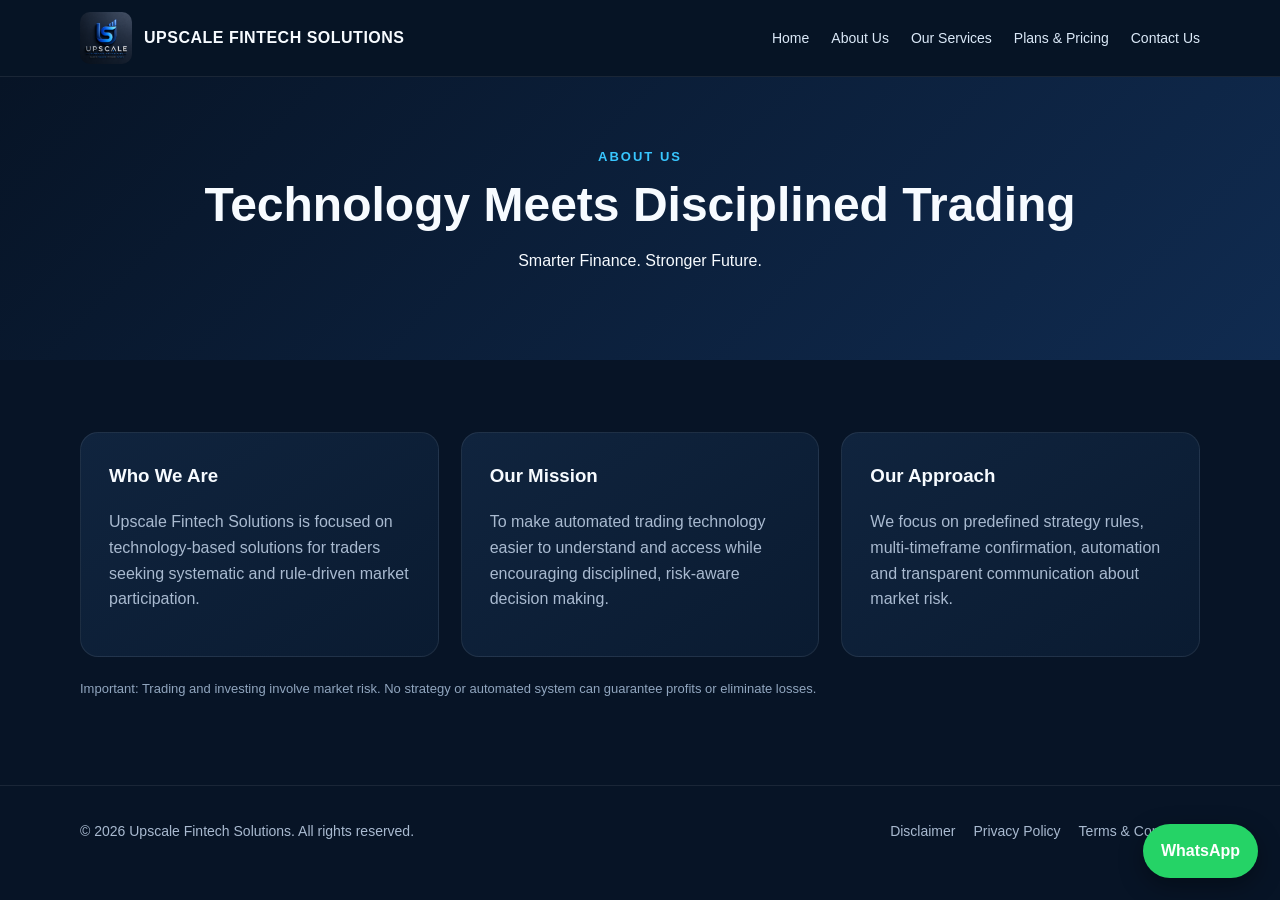
==== about.html @ 2b39502f "Add files via upload" ====
<!DOCTYPE html><html lang="en"><head><meta charset="UTF-8"><meta name="viewport" content="width=device-width,initial-scale=1">
<title>About Us | Upscale Fintech Solutions</title><meta name="description" content="Upscale Fintech Solutions - Smarter Finance. Stronger Future.">
<link rel="stylesheet" href="style.css"></head><body>
<header><div class="container nav">
<a class="brand" href="index.html"><img src="upscale-logo.png" alt="Upscale Fintech Solutions logo"><span>UPSCALE FINTECH SOLUTIONS</span></a>
<nav>
<a href="index.html">Home</a><a href="about.html">About Us</a><a href="services.html">Our Services</a><a href="pricing.html">Plans & Pricing</a><a href="contact.html">Contact Us</a>
</nav></div></header>

<main><section class="page-hero"><div class="container"><div class="eyebrow">About Us</div><h1>Technology Meets Disciplined Trading</h1><p>Smarter Finance. Stronger Future.</p></div></section>
<section><div class="container"><div class="grid"><div class="card"><h3>Who We Are</h3><p>Upscale Fintech Solutions is focused on technology-based solutions for traders seeking systematic and rule-driven market participation.</p></div>
<div class="card"><h3>Our Mission</h3><p>To make automated trading technology easier to understand and access while encouraging disciplined, risk-aware decision making.</p></div>
<div class="card"><h3>Our Approach</h3><p>We focus on predefined strategy rules, multi-timeframe confirmation, automation and transparent communication about market risk.</p></div></div>
<p class="notice">Important: Trading and investing involve market risk. No strategy or automated system can guarantee profits or eliminate losses.</p></div></section></main>

<footer><div class="container footer-row">
<div>© 2026 Upscale Fintech Solutions. All rights reserved.</div>
<div class="footer-links"><a href="disclaimer.html">Disclaimer</a><a href="privacy.html">Privacy Policy</a><a href="terms.html">Terms & Conditions</a></div>
</div></footer>
<a class="whatsapp" href="https://wa.me/916369086614" target="_blank" rel="noopener">WhatsApp</a>
</body></html>
---- style.css ----
:root{--navy:#071426;--navy2:#0d203b;--blue:#1687ff;--cyan:#38c7ff;--white:#f7fbff;--muted:#a9bad0;--card:#10243e}
*{box-sizing:border-box}html{scroll-behavior:smooth}body{margin:0;font-family:Arial,Helvetica,sans-serif;background:var(--navy);color:var(--white);line-height:1.6}
a{color:inherit;text-decoration:none}.container{width:min(1120px,92%);margin:auto}
header{position:sticky;top:0;z-index:20;background:rgba(7,20,38,.96);border-bottom:1px solid rgba(255,255,255,.08)}
.nav{display:flex;align-items:center;justify-content:space-between;min-height:76px;gap:20px}.brand{display:flex;align-items:center;gap:12px;font-weight:700}.brand img{width:52px;height:52px;object-fit:cover;border-radius:10px}.brand span{letter-spacing:.5px}
nav{display:flex;gap:22px;flex-wrap:wrap}nav a{color:#dbe9f8;font-size:14px}nav a:hover,nav a.active{color:var(--cyan)}
.hero{padding:88px 0;background:radial-gradient(circle at 80% 20%,rgba(22,135,255,.22),transparent 35%),linear-gradient(135deg,#071426,#0b1d36)}
.hero-grid{display:grid;grid-template-columns:1.15fr .85fr;gap:55px;align-items:center}.eyebrow{color:var(--cyan);font-weight:700;letter-spacing:2px;text-transform:uppercase;font-size:13px}
h1{font-size:clamp(38px,6vw,68px);line-height:1.05;margin:12px 0 18px}.gradient{background:linear-gradient(90deg,#fff,#38c7ff,#1687ff);-webkit-background-clip:text;color:transparent}
.hero p{font-size:18px;color:var(--muted);max-width:650px}.hero-logo{width:100%;max-width:460px;border-radius:24px;box-shadow:0 24px 70px rgba(0,0,0,.45)}
.buttons{display:flex;gap:14px;flex-wrap:wrap;margin-top:28px}.btn{display:inline-block;padding:13px 22px;border-radius:10px;background:linear-gradient(90deg,var(--blue),var(--cyan));font-weight:700}.btn.secondary{background:transparent;border:1px solid #2f679e}
section{padding:72px 0}.section-title{text-align:center;margin-bottom:38px}.section-title h2{font-size:36px;margin:0 0 8px}.section-title p{color:var(--muted);margin:0}
.grid{display:grid;grid-template-columns:repeat(3,1fr);gap:22px}.card{background:linear-gradient(145deg,var(--card),#0a1b31);padding:28px;border:1px solid rgba(255,255,255,.08);border-radius:18px}.card h3{margin-top:0}.card p{color:var(--muted)}
.page-hero{padding:70px 0;text-align:center;background:linear-gradient(135deg,#071426,#102b50)}.page-hero h1{font-size:48px}
.price-grid{display:grid;grid-template-columns:repeat(4,1fr);gap:18px}.price{font-size:32px;font-weight:800;color:var(--cyan);margin:14px 0}.plan{text-align:center}.plan.featured{border-color:var(--blue);transform:translateY(-8px)}
.contact-grid{display:grid;grid-template-columns:1fr 1fr;gap:30px}.contact-item{margin:14px 0;color:var(--muted)}
footer{padding:34px 0;border-top:1px solid rgba(255,255,255,.08);color:var(--muted);font-size:14px}.footer-row{display:flex;justify-content:space-between;gap:20px;flex-wrap:wrap}.footer-links{display:flex;gap:18px;flex-wrap:wrap}
.whatsapp{position:fixed;right:22px;bottom:22px;background:#25D366;color:white;padding:14px 18px;border-radius:50px;font-weight:700;box-shadow:0 8px 25px rgba(0,0,0,.35);z-index:30}
.notice{font-size:13px;color:#91a6bf;margin-top:22px}
@media(max-width:850px){.hero-grid,.contact-grid{grid-template-columns:1fr}.grid{grid-template-columns:1fr}.price-grid{grid-template-columns:1fr 1fr}nav{display:none}.hero{padding:60px 0}.hero-logo{max-width:340px}.hero-grid{text-align:center}.hero p{margin-left:auto;margin-right:auto}.buttons{justify-content:center}}
@media(max-width:520px){.price-grid{grid-template-columns:1fr}.brand span{font-size:13px}}
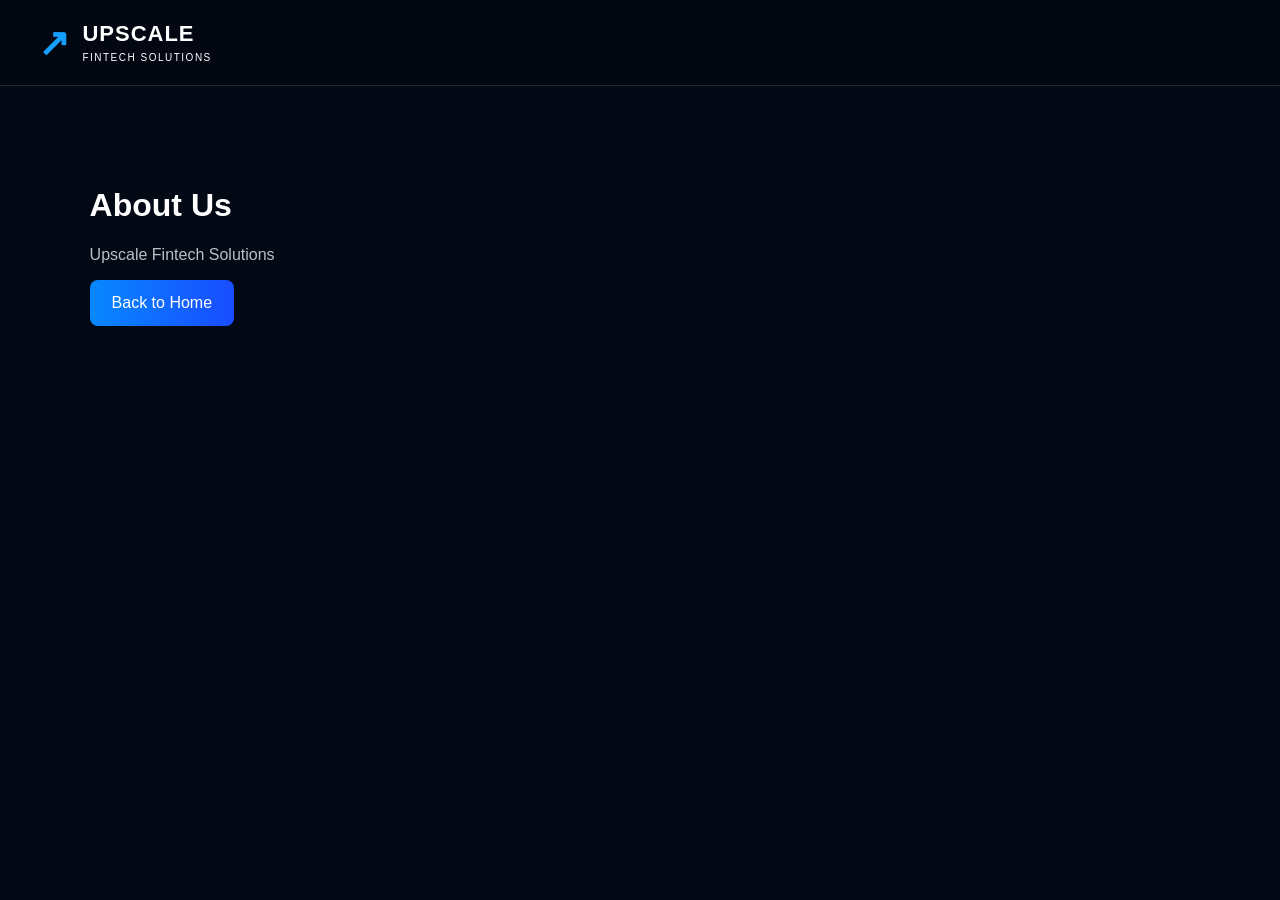
==== commit ed85222a: "Add files via upload" ====
--- a/about.html
+++ b/about.html
@@ -1,21 +1 @@
-<!DOCTYPE html><html lang="en"><head><meta charset="UTF-8"><meta name="viewport" content="width=device-width,initial-scale=1">
-<title>About Us | Upscale Fintech Solutions</title><meta name="description" content="Upscale Fintech Solutions - Smarter Finance. Stronger Future.">
-<link rel="stylesheet" href="style.css"></head><body>
-<header><div class="container nav">
-<a class="brand" href="index.html"><img src="upscale-logo.png" alt="Upscale Fintech Solutions logo"><span>UPSCALE FINTECH SOLUTIONS</span></a>
-<nav>
-<a href="index.html">Home</a><a href="about.html">About Us</a><a href="services.html">Our Services</a><a href="pricing.html">Plans & Pricing</a><a href="contact.html">Contact Us</a>
-</nav></div></header>
-
-<main><section class="page-hero"><div class="container"><div class="eyebrow">About Us</div><h1>Technology Meets Disciplined Trading</h1><p>Smarter Finance. Stronger Future.</p></div></section>
-<section><div class="container"><div class="grid"><div class="card"><h3>Who We Are</h3><p>Upscale Fintech Solutions is focused on technology-based solutions for traders seeking systematic and rule-driven market participation.</p></div>
-<div class="card"><h3>Our Mission</h3><p>To make automated trading technology easier to understand and access while encouraging disciplined, risk-aware decision making.</p></div>
-<div class="card"><h3>Our Approach</h3><p>We focus on predefined strategy rules, multi-timeframe confirmation, automation and transparent communication about market risk.</p></div></div>
-<p class="notice">Important: Trading and investing involve market risk. No strategy or automated system can guarantee profits or eliminate losses.</p></div></section></main>
-
-<footer><div class="container footer-row">
-<div>© 2026 Upscale Fintech Solutions. All rights reserved.</div>
-<div class="footer-links"><a href="disclaimer.html">Disclaimer</a><a href="privacy.html">Privacy Policy</a><a href="terms.html">Terms & Conditions</a></div>
-</div></footer>
-<a class="whatsapp" href="https://wa.me/916369086614" target="_blank" rel="noopener">WhatsApp</a>
-</body></html>+<!doctype html><html><head><meta charset="utf-8"><link rel="stylesheet" href="style.css"><title>About Us</title></head><body><header><div class="brand"><div class="mark">↗</div><div><b>UPSCALE</b><small>FINTECH SOLUTIONS</small></div></div></header><main style="padding:80px 7%"><h1>About Us</h1><p style="color:#b8c0ca">Upscale Fintech Solutions</p><a class="primary" style="display:inline-block;padding:14px 22px;color:white;text-decoration:none;border-radius:8px" href="index.html">Back to Home</a></main></body></html>
--- a/style.css
+++ b/style.css
@@ -1,22 +1 @@
-
-:root{--navy:#071426;--navy2:#0d203b;--blue:#1687ff;--cyan:#38c7ff;--white:#f7fbff;--muted:#a9bad0;--card:#10243e}
-*{box-sizing:border-box}html{scroll-behavior:smooth}body{margin:0;font-family:Arial,Helvetica,sans-serif;background:var(--navy);color:var(--white);line-height:1.6}
-a{color:inherit;text-decoration:none}.container{width:min(1120px,92%);margin:auto}
-header{position:sticky;top:0;z-index:20;background:rgba(7,20,38,.96);border-bottom:1px solid rgba(255,255,255,.08)}
-.nav{display:flex;align-items:center;justify-content:space-between;min-height:76px;gap:20px}.brand{display:flex;align-items:center;gap:12px;font-weight:700}.brand img{width:52px;height:52px;object-fit:cover;border-radius:10px}.brand span{letter-spacing:.5px}
-nav{display:flex;gap:22px;flex-wrap:wrap}nav a{color:#dbe9f8;font-size:14px}nav a:hover,nav a.active{color:var(--cyan)}
-.hero{padding:88px 0;background:radial-gradient(circle at 80% 20%,rgba(22,135,255,.22),transparent 35%),linear-gradient(135deg,#071426,#0b1d36)}
-.hero-grid{display:grid;grid-template-columns:1.15fr .85fr;gap:55px;align-items:center}.eyebrow{color:var(--cyan);font-weight:700;letter-spacing:2px;text-transform:uppercase;font-size:13px}
-h1{font-size:clamp(38px,6vw,68px);line-height:1.05;margin:12px 0 18px}.gradient{background:linear-gradient(90deg,#fff,#38c7ff,#1687ff);-webkit-background-clip:text;color:transparent}
-.hero p{font-size:18px;color:var(--muted);max-width:650px}.hero-logo{width:100%;max-width:460px;border-radius:24px;box-shadow:0 24px 70px rgba(0,0,0,.45)}
-.buttons{display:flex;gap:14px;flex-wrap:wrap;margin-top:28px}.btn{display:inline-block;padding:13px 22px;border-radius:10px;background:linear-gradient(90deg,var(--blue),var(--cyan));font-weight:700}.btn.secondary{background:transparent;border:1px solid #2f679e}
-section{padding:72px 0}.section-title{text-align:center;margin-bottom:38px}.section-title h2{font-size:36px;margin:0 0 8px}.section-title p{color:var(--muted);margin:0}
-.grid{display:grid;grid-template-columns:repeat(3,1fr);gap:22px}.card{background:linear-gradient(145deg,var(--card),#0a1b31);padding:28px;border:1px solid rgba(255,255,255,.08);border-radius:18px}.card h3{margin-top:0}.card p{color:var(--muted)}
-.page-hero{padding:70px 0;text-align:center;background:linear-gradient(135deg,#071426,#102b50)}.page-hero h1{font-size:48px}
-.price-grid{display:grid;grid-template-columns:repeat(4,1fr);gap:18px}.price{font-size:32px;font-weight:800;color:var(--cyan);margin:14px 0}.plan{text-align:center}.plan.featured{border-color:var(--blue);transform:translateY(-8px)}
-.contact-grid{display:grid;grid-template-columns:1fr 1fr;gap:30px}.contact-item{margin:14px 0;color:var(--muted)}
-footer{padding:34px 0;border-top:1px solid rgba(255,255,255,.08);color:var(--muted);font-size:14px}.footer-row{display:flex;justify-content:space-between;gap:20px;flex-wrap:wrap}.footer-links{display:flex;gap:18px;flex-wrap:wrap}
-.whatsapp{position:fixed;right:22px;bottom:22px;background:#25D366;color:white;padding:14px 18px;border-radius:50px;font-weight:700;box-shadow:0 8px 25px rgba(0,0,0,.35);z-index:30}
-.notice{font-size:13px;color:#91a6bf;margin-top:22px}
-@media(max-width:850px){.hero-grid,.contact-grid{grid-template-columns:1fr}.grid{grid-template-columns:1fr}.price-grid{grid-template-columns:1fr 1fr}nav{display:none}.hero{padding:60px 0}.hero-logo{max-width:340px}.hero-grid{text-align:center}.hero p{margin-left:auto;margin-right:auto}.buttons{justify-content:center}}
-@media(max-width:520px){.price-grid{grid-template-columns:1fr}.brand span{font-size:13px}}
+*{box-sizing:border-box}body{margin:0;background:#020914;color:#fff;font-family:Arial,Helvetica,sans-serif}header{height:86px;padding:0 3%;display:flex;align-items:center;border-bottom:1px solid #1c2937;background:#020711}.brand{display:flex;align-items:center;gap:12px;width:37%}.mark{font-size:38px;font-weight:900;color:#159fff}.brand b{display:block;font-size:22px;letter-spacing:1px}.brand small{font-size:10px;letter-spacing:1.5px}nav{display:flex;gap:34px;align-items:center}nav a{color:#fff;text-decoration:none;font-size:14px;padding:34px 0 22px}.active{color:#16b8ff!important;border-bottom:2px solid #14aeea}.login{margin-left:auto;border:1px solid #b98a00;color:#fff;text-decoration:none;padding:14px 22px;border-radius:11px}.hero{display:grid;grid-template-columns:42% 58%;gap:30px;padding:46px 3% 25px;align-items:center}.eyebrow{color:#10b8f6;letter-spacing:3px;font-weight:bold;font-size:14px;margin-bottom:16px}.copy h1{font-size:50px;line-height:1.15;margin:0 0 18px}.copy h1 span{color:#168cf5}.copy p{color:#d0d5dc;line-height:1.7;font-size:17px;max-width:530px}.mini{display:flex;gap:24px;margin:25px 0}.mini div{display:flex;gap:10px;color:#14f46d;border-right:1px solid #26313e;padding-right:20px}.mini b{color:#fff;font-size:14px;line-height:1.5}.actions{display:flex;gap:18px}.actions a{padding:15px 25px;border-radius:9px;text-decoration:none;color:#fff;font-weight:bold}.primary{background:linear-gradient(90deg,#0788ff,#194cff)}.watch{border:1px solid #d59a00}.video{border:1px solid #3a4653;border-radius:16px;padding:10px;background:#050d18}.video video{width:100%;height:430px;object-fit:cover;border-radius:10px;display:block}.markets,.features,.stats{margin:0 2.5% 20px;border:1px solid #172535;border-radius:16px;background:linear-gradient(100deg,#07121f,#050d17);display:grid}.markets{grid-template-columns:repeat(6,1fr)}.markets div{padding:22px;border-right:1px solid #202c39;position:relative}.markets b,.markets strong,.markets em{display:block}.markets b{font-size:13px}.markets strong{font-size:17px;margin:8px 0}.markets em{color:#23e86d;font-style:normal;font-size:13px}.markets i{position:absolute;right:14px;bottom:22px;color:#21db63;font-style:normal}.red{color:#ff3131!important}.features{grid-template-columns:repeat(6,1fr);padding:17px 10px}.features>div{display:flex;gap:13px;padding:5px 14px;border-right:1px solid #24303c;font-size:30px;color:#168fff}.features span{display:flex;flex-direction:column}.features b{font-size:13px;color:#fff;margin-bottom:9px}.features small{font-size:11px;line-height:1.5;color:#b8c0ca}.stats{grid-template-columns:repeat(6,1fr);padding:30px}.stats div{text-align:center;border-right:1px solid #26313c}.stats span{font-size:32px;color:#19b5ff;margin-right:10px}.stats b{font-size:26px;color:#24a8ff}.stats small{display:block;margin-top:8px;color:#b9c2cc}@media(max-width:900px){header{padding:0 18px}.brand{width:auto}nav{display:none}.hero{grid-template-columns:1fr;padding:35px 20px}.copy h1{font-size:40px}.video video{height:auto}.markets,.features,.stats{grid-template-columns:repeat(2,1fr)}.mini{flex-wrap:wrap}.login{padding:10px}.markets div,.features>div,.stats div{border-bottom:1px solid #24303c}}
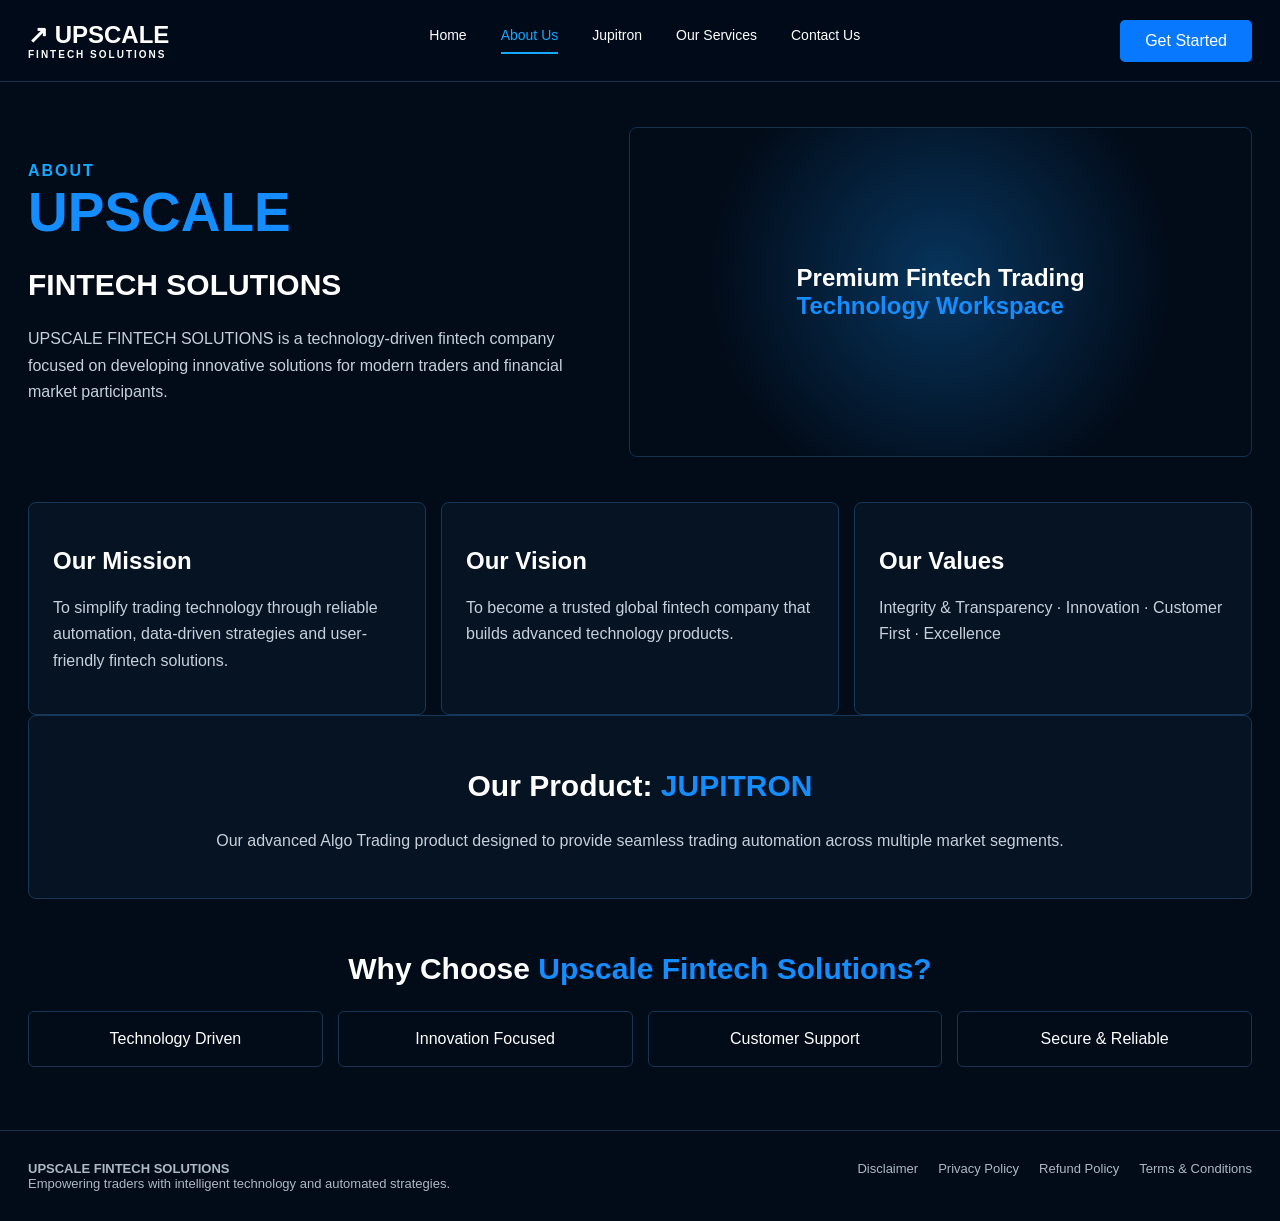
==== commit 2c31a9f1: "Add files via upload" ====
--- a/about.html
+++ b/about.html
@@ -1 +1,16 @@
-<!doctype html><html><head><meta charset="utf-8"><link rel="stylesheet" href="style.css"><title>About Us</title></head><body><header><div class="brand"><div class="mark">↗</div><div><b>UPSCALE</b><small>FINTECH SOLUTIONS</small></div></div></header><main style="padding:80px 7%"><h1>About Us</h1><p style="color:#b8c0ca">Upscale Fintech Solutions</p><a class="primary" style="display:inline-block;padding:14px 22px;color:white;text-decoration:none;border-radius:8px" href="index.html">Back to Home</a></main></body></html>+<!doctype html><html><head><meta charset="utf-8"><meta name="viewport" content="width=device-width,initial-scale=1"><title>About Us</title><link rel="stylesheet" href="style.css"></head><body>
+<header><div class="wrap" style="width:100%"><nav>
+<a class="logo" href="index.html">↗ UPSCALE<span>FINTECH SOLUTIONS</span></a>
+<div class="links">
+<a class="" href="index.html">Home</a>
+<a class="active" href="about.html">About Us</a>
+<a class="" href="jupitron.html">Jupitron</a>
+<a class="" href="services.html">Our Services</a>
+<a class="" href="contact.html">Contact Us</a></div>
+<a class="btn" href="jupitron.html">Get Started</a>
+</nav></div></header><main class="wrap"><section class="hero"><div><div class="tag">About</div><h1><span class="blue">UPSCALE</span><br><span style="font-size:30px">FINTECH SOLUTIONS</span></h1><p class="muted">UPSCALE FINTECH SOLUTIONS is a technology-driven fintech company focused on developing innovative solutions for modern traders and financial market participants.</p></div><div class="visual"><h2>Premium Fintech Trading<br><span class="blue">Technology Workspace</span></h2></div></section>
+<section class="grid g3"><div class="card"><h2>Our Mission</h2><p class="muted">To simplify trading technology through reliable automation, data-driven strategies and user-friendly fintech solutions.</p></div><div class="card"><h2>Our Vision</h2><p class="muted">To become a trusted global fintech company that builds advanced technology products.</p></div><div class="card"><h2>Our Values</h2><p class="muted">Integrity & Transparency · Innovation · Customer First · Excellence</p></div></section>
+<section class="section card"><h2>Our Product: <span class="blue">JUPITRON</span></h2><p class="muted" style="text-align:center">Our advanced Algo Trading product designed to provide seamless trading automation across multiple market segments.</p></section>
+<section class="section"><h2>Why Choose <span class="blue">Upscale Fintech Solutions?</span></h2><div class="grid g4"><div class="feature">Technology Driven</div><div class="feature">Innovation Focused</div><div class="feature">Customer Support</div><div class="feature">Secure & Reliable</div></div></section></main>
+<footer><div class="wrap foot"><div><b>UPSCALE FINTECH SOLUTIONS</b><br>Empowering traders with intelligent technology and automated strategies.</div>
+<div class="legal"><a href="#">Disclaimer</a><a href="#">Privacy Policy</a><a href="#">Refund Policy</a><a href="#">Terms & Conditions</a></div></div></footer></body></html>
--- a/style.css
+++ b/style.css
@@ -1 +1,17 @@
-*{box-sizing:border-box}body{margin:0;background:#020914;color:#fff;font-family:Arial,Helvetica,sans-serif}header{height:86px;padding:0 3%;display:flex;align-items:center;border-bottom:1px solid #1c2937;background:#020711}.brand{display:flex;align-items:center;gap:12px;width:37%}.mark{font-size:38px;font-weight:900;color:#159fff}.brand b{display:block;font-size:22px;letter-spacing:1px}.brand small{font-size:10px;letter-spacing:1.5px}nav{display:flex;gap:34px;align-items:center}nav a{color:#fff;text-decoration:none;font-size:14px;padding:34px 0 22px}.active{color:#16b8ff!important;border-bottom:2px solid #14aeea}.login{margin-left:auto;border:1px solid #b98a00;color:#fff;text-decoration:none;padding:14px 22px;border-radius:11px}.hero{display:grid;grid-template-columns:42% 58%;gap:30px;padding:46px 3% 25px;align-items:center}.eyebrow{color:#10b8f6;letter-spacing:3px;font-weight:bold;font-size:14px;margin-bottom:16px}.copy h1{font-size:50px;line-height:1.15;margin:0 0 18px}.copy h1 span{color:#168cf5}.copy p{color:#d0d5dc;line-height:1.7;font-size:17px;max-width:530px}.mini{display:flex;gap:24px;margin:25px 0}.mini div{display:flex;gap:10px;color:#14f46d;border-right:1px solid #26313e;padding-right:20px}.mini b{color:#fff;font-size:14px;line-height:1.5}.actions{display:flex;gap:18px}.actions a{padding:15px 25px;border-radius:9px;text-decoration:none;color:#fff;font-weight:bold}.primary{background:linear-gradient(90deg,#0788ff,#194cff)}.watch{border:1px solid #d59a00}.video{border:1px solid #3a4653;border-radius:16px;padding:10px;background:#050d18}.video video{width:100%;height:430px;object-fit:cover;border-radius:10px;display:block}.markets,.features,.stats{margin:0 2.5% 20px;border:1px solid #172535;border-radius:16px;background:linear-gradient(100deg,#07121f,#050d17);display:grid}.markets{grid-template-columns:repeat(6,1fr)}.markets div{padding:22px;border-right:1px solid #202c39;position:relative}.markets b,.markets strong,.markets em{display:block}.markets b{font-size:13px}.markets strong{font-size:17px;margin:8px 0}.markets em{color:#23e86d;font-style:normal;font-size:13px}.markets i{position:absolute;right:14px;bottom:22px;color:#21db63;font-style:normal}.red{color:#ff3131!important}.features{grid-template-columns:repeat(6,1fr);padding:17px 10px}.features>div{display:flex;gap:13px;padding:5px 14px;border-right:1px solid #24303c;font-size:30px;color:#168fff}.features span{display:flex;flex-direction:column}.features b{font-size:13px;color:#fff;margin-bottom:9px}.features small{font-size:11px;line-height:1.5;color:#b8c0ca}.stats{grid-template-columns:repeat(6,1fr);padding:30px}.stats div{text-align:center;border-right:1px solid #26313c}.stats span{font-size:32px;color:#19b5ff;margin-right:10px}.stats b{font-size:26px;color:#24a8ff}.stats small{display:block;margin-top:8px;color:#b9c2cc}@media(max-width:900px){header{padding:0 18px}.brand{width:auto}nav{display:none}.hero{grid-template-columns:1fr;padding:35px 20px}.copy h1{font-size:40px}.video video{height:auto}.markets,.features,.stats{grid-template-columns:repeat(2,1fr)}.mini{flex-wrap:wrap}.login{padding:10px}.markets div,.features>div,.stats div{border-bottom:1px solid #24303c}}+
+*{box-sizing:border-box} body{margin:0;background:#020b18;color:#fff;font-family:Arial,Helvetica,sans-serif}
+a{text-decoration:none;color:inherit}.wrap{max-width:1450px;margin:auto;padding:0 28px}
+header{height:82px;border-bottom:1px solid #18304b;display:flex;align-items:center;position:sticky;top:0;background:#020b18f5;z-index:5}
+nav{display:flex;align-items:center;justify-content:space-between;width:100%}.logo{font-weight:800;font-size:24px}.logo span{display:block;font-size:10px;letter-spacing:2px}
+.links{display:flex;gap:34px;font-size:14px}.links a.active{color:#16a8ff;border-bottom:2px solid #16a8ff;padding-bottom:9px}
+.btn{display:inline-block;background:#0878ff;padding:12px 25px;border-radius:5px}.hero{display:grid;grid-template-columns:1fr 1.1fr;gap:35px;align-items:center;padding:45px 0}
+h1{font-size:55px;margin:0 0 18px}.blue{color:#168dff}.green{color:#64e600}.gold{color:#ffd000}.muted{color:#c7d0db;line-height:1.65}
+.visual{min-height:330px;border:1px solid #123050;border-radius:8px;background:radial-gradient(circle at 50% 45%,#07345c,#020b18 65%);display:flex;align-items:center;justify-content:center;overflow:hidden}
+.visual img{width:100%;height:100%;object-fit:cover}.grid{display:grid;gap:15px}.g4{grid-template-columns:repeat(4,1fr)}.g3{grid-template-columns:repeat(3,1fr)}.g5{grid-template-columns:repeat(5,1fr)}
+.card{border:1px solid #163757;background:#061322;padding:24px;border-radius:8px}.section{padding:28px 0}.section h2{text-align:center;font-size:30px}
+.price{text-align:center}.old{text-decoration:line-through;color:#9ca8b5}.offer{font-size:29px;font-weight:800;color:#ffd000}.price .btn{width:100%;margin-top:15px}
+.feature{border:1px solid #173553;padding:18px;border-radius:6px;text-align:center}.feature b{color:#1ba2ff}
+footer{border-top:1px solid #17304a;margin-top:35px;padding:30px 0;color:#aeb9c5;font-size:13px}.foot{display:flex;justify-content:space-between;gap:25px}.legal{display:flex;gap:20px}
+.contact{display:grid;grid-template-columns:.8fr 1.5fr .7fr;gap:18px}.input{width:100%;padding:14px;margin:7px 0;background:#071526;border:1px solid #183b5d;color:#fff;border-radius:4px}
+textarea.input{height:140px}.tag{color:#16a8ff;text-transform:uppercase;letter-spacing:2px;font-weight:bold}
+@media(max-width:850px){.hero,.contact{grid-template-columns:1fr}.g3,.g4,.g5{grid-template-columns:1fr 1fr}.links{gap:10px;font-size:11px}h1{font-size:38px}}
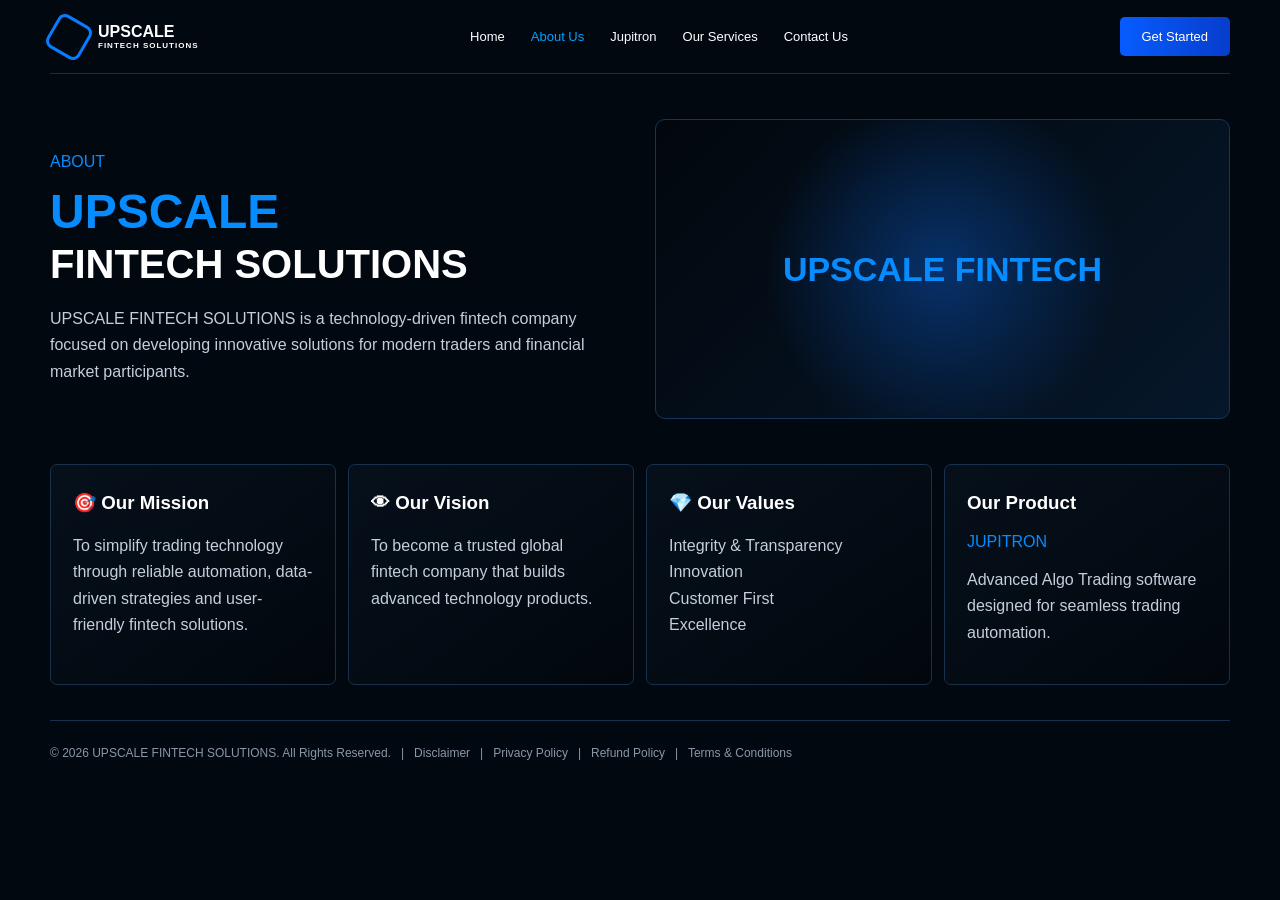
==== commit 470d1e47: "Add files via upload" ====
--- a/about.html
+++ b/about.html
@@ -1,16 +1,4 @@
-<!doctype html><html><head><meta charset="utf-8"><meta name="viewport" content="width=device-width,initial-scale=1"><title>About Us</title><link rel="stylesheet" href="style.css"></head><body>
-<header><div class="wrap" style="width:100%"><nav>
-<a class="logo" href="index.html">↗ UPSCALE<span>FINTECH SOLUTIONS</span></a>
-<div class="links">
-<a class="" href="index.html">Home</a>
-<a class="active" href="about.html">About Us</a>
-<a class="" href="jupitron.html">Jupitron</a>
-<a class="" href="services.html">Our Services</a>
-<a class="" href="contact.html">Contact Us</a></div>
-<a class="btn" href="jupitron.html">Get Started</a>
-</nav></div></header><main class="wrap"><section class="hero"><div><div class="tag">About</div><h1><span class="blue">UPSCALE</span><br><span style="font-size:30px">FINTECH SOLUTIONS</span></h1><p class="muted">UPSCALE FINTECH SOLUTIONS is a technology-driven fintech company focused on developing innovative solutions for modern traders and financial market participants.</p></div><div class="visual"><h2>Premium Fintech Trading<br><span class="blue">Technology Workspace</span></h2></div></section>
-<section class="grid g3"><div class="card"><h2>Our Mission</h2><p class="muted">To simplify trading technology through reliable automation, data-driven strategies and user-friendly fintech solutions.</p></div><div class="card"><h2>Our Vision</h2><p class="muted">To become a trusted global fintech company that builds advanced technology products.</p></div><div class="card"><h2>Our Values</h2><p class="muted">Integrity & Transparency · Innovation · Customer First · Excellence</p></div></section>
-<section class="section card"><h2>Our Product: <span class="blue">JUPITRON</span></h2><p class="muted" style="text-align:center">Our advanced Algo Trading product designed to provide seamless trading automation across multiple market segments.</p></section>
-<section class="section"><h2>Why Choose <span class="blue">Upscale Fintech Solutions?</span></h2><div class="grid g4"><div class="feature">Technology Driven</div><div class="feature">Innovation Focused</div><div class="feature">Customer Support</div><div class="feature">Secure & Reliable</div></div></section></main>
-<footer><div class="wrap foot"><div><b>UPSCALE FINTECH SOLUTIONS</b><br>Empowering traders with intelligent technology and automated strategies.</div>
-<div class="legal"><a href="#">Disclaimer</a><a href="#">Privacy Policy</a><a href="#">Refund Policy</a><a href="#">Terms & Conditions</a></div></div></footer></body></html>+<!doctype html><html><head><meta charset="utf-8"><meta name="viewport" content="width=device-width,initial-scale=1"><title>About Us | Upscale Fintech Solutions</title><link rel="stylesheet" href="style.css"></head><body><div class="wrap"><nav class="nav"><a class="logo" href="index.html"><span class="mark"></span><span>UPSCALE<small>FINTECH SOLUTIONS</small></span></a><div class="links"><a class="" href="index.html">Home</a><a class="active" href="about.html">About Us</a><a class="" href="jupitron.html">Jupitron</a><a class="" href="services.html">Our Services</a><a class="" href="contact.html">Contact Us</a></div><a class="btn" href="contact.html">Get Started</a></nav>
+<section class="section about-hero"><div><p class="blue">ABOUT</p><h1><span>UPSCALE</span><br><small>FINTECH SOLUTIONS</small></h1><p class="lead">UPSCALE FINTECH SOLUTIONS is a technology-driven fintech company focused on developing innovative solutions for modern traders and financial market participants.</p></div><div class="glow">UPSCALE FINTECH</div></section>
+<div class="grid"><div class="card"><h3>🎯 Our Mission</h3><p class="lead">To simplify trading technology through reliable automation, data-driven strategies and user-friendly fintech solutions.</p></div><div class="card"><h3>👁 Our Vision</h3><p class="lead">To become a trusted global fintech company that builds advanced technology products.</p></div><div class="card"><h3>💎 Our Values</h3><p class="lead">Integrity & Transparency<br>Innovation<br>Customer First<br>Excellence</p></div><div class="card"><h3>Our Product</h3><p class="blue">JUPITRON</p><p class="lead">Advanced Algo Trading software designed for seamless trading automation.</p></div></div>
+<footer class="footer">© 2026 UPSCALE FINTECH SOLUTIONS. All Rights Reserved. &nbsp; | &nbsp; Disclaimer &nbsp; | &nbsp; Privacy Policy &nbsp; | &nbsp; Refund Policy &nbsp; | &nbsp; Terms & Conditions</footer></div></body></html>
--- a/style.css
+++ b/style.css
@@ -1,17 +1,4 @@
 
-*{box-sizing:border-box} body{margin:0;background:#020b18;color:#fff;font-family:Arial,Helvetica,sans-serif}
-a{text-decoration:none;color:inherit}.wrap{max-width:1450px;margin:auto;padding:0 28px}
-header{height:82px;border-bottom:1px solid #18304b;display:flex;align-items:center;position:sticky;top:0;background:#020b18f5;z-index:5}
-nav{display:flex;align-items:center;justify-content:space-between;width:100%}.logo{font-weight:800;font-size:24px}.logo span{display:block;font-size:10px;letter-spacing:2px}
-.links{display:flex;gap:34px;font-size:14px}.links a.active{color:#16a8ff;border-bottom:2px solid #16a8ff;padding-bottom:9px}
-.btn{display:inline-block;background:#0878ff;padding:12px 25px;border-radius:5px}.hero{display:grid;grid-template-columns:1fr 1.1fr;gap:35px;align-items:center;padding:45px 0}
-h1{font-size:55px;margin:0 0 18px}.blue{color:#168dff}.green{color:#64e600}.gold{color:#ffd000}.muted{color:#c7d0db;line-height:1.65}
-.visual{min-height:330px;border:1px solid #123050;border-radius:8px;background:radial-gradient(circle at 50% 45%,#07345c,#020b18 65%);display:flex;align-items:center;justify-content:center;overflow:hidden}
-.visual img{width:100%;height:100%;object-fit:cover}.grid{display:grid;gap:15px}.g4{grid-template-columns:repeat(4,1fr)}.g3{grid-template-columns:repeat(3,1fr)}.g5{grid-template-columns:repeat(5,1fr)}
-.card{border:1px solid #163757;background:#061322;padding:24px;border-radius:8px}.section{padding:28px 0}.section h2{text-align:center;font-size:30px}
-.price{text-align:center}.old{text-decoration:line-through;color:#9ca8b5}.offer{font-size:29px;font-weight:800;color:#ffd000}.price .btn{width:100%;margin-top:15px}
-.feature{border:1px solid #173553;padding:18px;border-radius:6px;text-align:center}.feature b{color:#1ba2ff}
-footer{border-top:1px solid #17304a;margin-top:35px;padding:30px 0;color:#aeb9c5;font-size:13px}.foot{display:flex;justify-content:space-between;gap:25px}.legal{display:flex;gap:20px}
-.contact{display:grid;grid-template-columns:.8fr 1.5fr .7fr;gap:18px}.input{width:100%;padding:14px;margin:7px 0;background:#071526;border:1px solid #183b5d;color:#fff;border-radius:4px}
-textarea.input{height:140px}.tag{color:#16a8ff;text-transform:uppercase;letter-spacing:2px;font-weight:bold}
-@media(max-width:850px){.hero,.contact{grid-template-columns:1fr}.g3,.g4,.g5{grid-template-columns:1fr 1fr}.links{gap:10px;font-size:11px}h1{font-size:38px}}
+*{box-sizing:border-box}html{scroll-behavior:smooth}body{margin:0;background:#020810;color:#fff;font-family:Arial,Helvetica,sans-serif}a{text-decoration:none;color:inherit}
+.wrap{width:min(1180px,94%);margin:auto}.nav{height:74px;display:flex;align-items:center;justify-content:space-between;border-bottom:1px solid #17304b}.logo{display:flex;gap:10px;align-items:center;font-weight:800}.mark{width:38px;height:38px;border:3px solid #087cff;transform:rotate(30deg);border-radius:8px}.logo small{display:block;font-size:8px;letter-spacing:1px}.links{display:flex;gap:26px;font-size:13px}.links a:hover,.active{color:#00a2ff}.btn{display:inline-block;padding:12px 22px;border-radius:5px;background:linear-gradient(90deg,#075cff,#063dcc);font-size:13px}.hero{min-height:430px;display:grid;grid-template-columns:1fr 1.1fr;align-items:center;gap:30px;background:radial-gradient(circle at 75% 45%,#06285a 0,transparent 35%)}h1{font-size:48px;line-height:1.05;margin:0 0 18px}h1 span,.blue{color:#078cff}.lead{color:#c4cfdb;line-height:1.65;max-width:580px}.visual{height:330px;position:relative;background:linear-gradient(145deg,transparent,#031d3c);border-radius:20px;overflow:hidden}.visual:before{content:"";position:absolute;width:230px;height:230px;border:3px solid #078cff;border-radius:50%;left:12%;top:15%;box-shadow:0 0 60px #056fff}.visual:after{content:"JUPITRON";position:absolute;right:8%;top:42%;font-size:38px;font-weight:900;font-style:italic;color:#dce8f5;text-shadow:0 0 18px #078cff}.grid{display:grid;grid-template-columns:repeat(4,1fr);gap:12px}.card{border:1px solid #17304b;background:linear-gradient(145deg,#06101b,#02070d);border-radius:7px;padding:22px}.card h3{margin-top:5px}.icon{font-size:25px;color:#078cff}.section{padding:45px 0}.section-title{text-align:center;font-size:27px;margin:0 0 28px}.stats{display:grid;grid-template-columns:repeat(4,1fr);gap:10px;text-align:center}.stat{padding:22px;border:1px solid #17304b}.stat b{font-size:27px;color:#ffbf00}.footer{border-top:1px solid #17304b;padding:25px 0;color:#8997a7;font-size:12px;margin-top:35px}.price{width:100%;border-collapse:collapse}.price th,.price td{border:1px solid #29425c;padding:14px;text-align:center}.offer{color:#ffd000;font-weight:bold}.old{text-decoration:line-through;color:#d8b0b0}.service-grid{display:grid;grid-template-columns:repeat(2,1fr);gap:15px}.contact{display:grid;grid-template-columns:.8fr 1.5fr;gap:20px}.field{width:100%;padding:14px;margin-bottom:10px;background:#050d16;border:1px solid #1b334d;color:#fff;border-radius:4px}textarea.field{height:130px}.tag{color:#68df2d}.about-hero{display:grid;grid-template-columns:1fr 1fr;gap:30px;align-items:center}.glow{height:300px;border:1px solid #153656;background:radial-gradient(circle,#07316a,transparent 55%),linear-gradient(135deg,#02070d,#06172a);border-radius:10px;display:flex;align-items:center;justify-content:center;font-size:34px;color:#078cff;font-weight:bold}
+@media(max-width:800px){.links{display:none}.hero,.about-hero,.contact{grid-template-columns:1fr}.grid,.stats,.service-grid{grid-template-columns:1fr 1fr}h1{font-size:38px}}@media(max-width:500px){.grid,.stats,.service-grid{grid-template-columns:1fr}.visual{height:240px}}
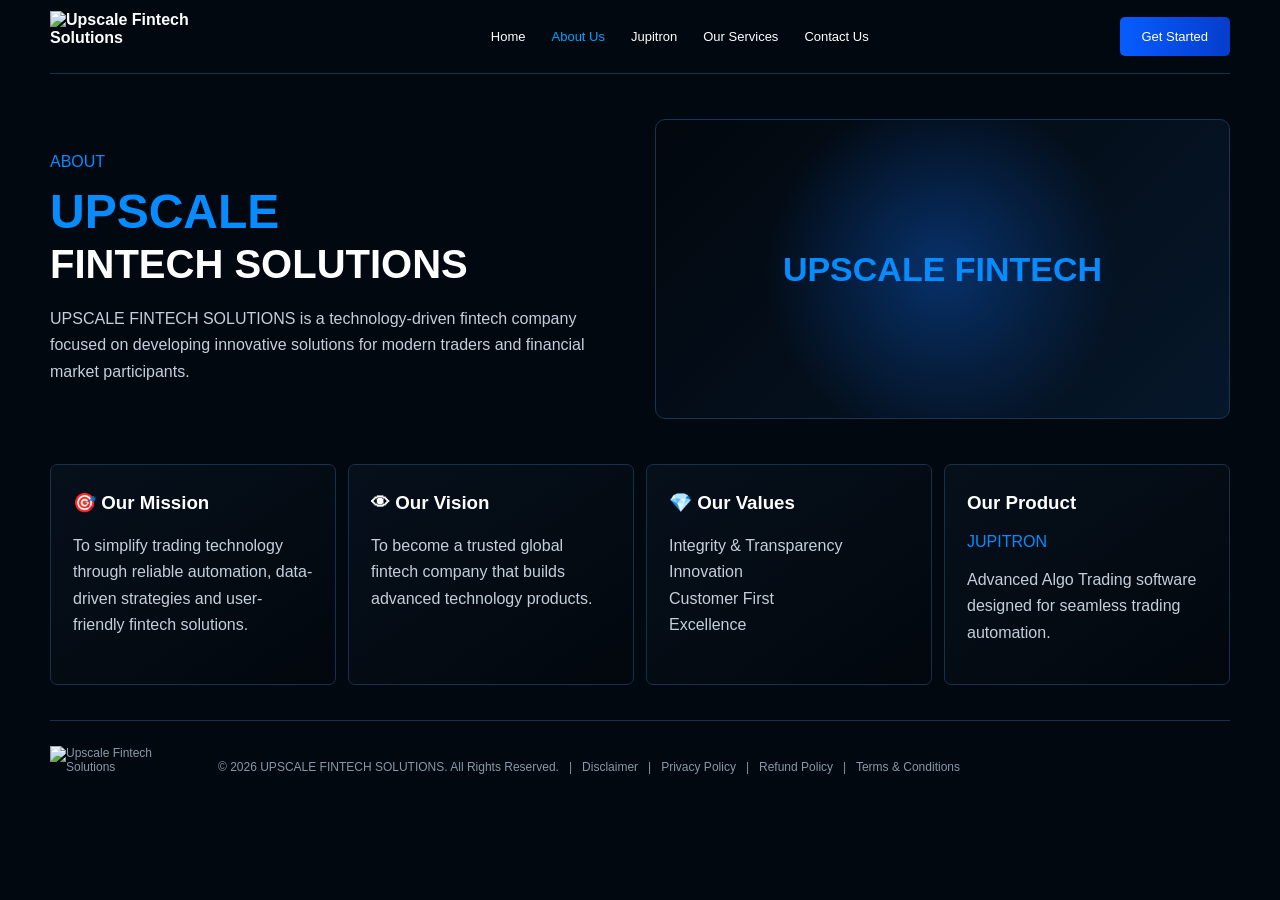
==== commit 445959ab: "Add files via upload" ====
--- a/about.html
+++ b/about.html
@@ -1,4 +1,4 @@
-<!doctype html><html><head><meta charset="utf-8"><meta name="viewport" content="width=device-width,initial-scale=1"><title>About Us | Upscale Fintech Solutions</title><link rel="stylesheet" href="style.css"></head><body><div class="wrap"><nav class="nav"><a class="logo" href="index.html"><span class="mark"></span><span>UPSCALE<small>FINTECH SOLUTIONS</small></span></a><div class="links"><a class="" href="index.html">Home</a><a class="active" href="about.html">About Us</a><a class="" href="jupitron.html">Jupitron</a><a class="" href="services.html">Our Services</a><a class="" href="contact.html">Contact Us</a></div><a class="btn" href="contact.html">Get Started</a></nav>
+<!doctype html><html><head><meta charset="utf-8"><meta name="viewport" content="width=device-width,initial-scale=1"><title>About Us | Upscale Fintech Solutions</title><link rel="stylesheet" href="style.css"></head><body><div class="wrap"><nav class="nav"><a class="logo" href="index.html"><img class="brand-logo" src="assets/upscale-logo.png" alt="Upscale Fintech Solutions"></a><div class="links"><a class="" href="index.html">Home</a><a class="active" href="about.html">About Us</a><a class="" href="jupitron.html">Jupitron</a><a class="" href="services.html">Our Services</a><a class="" href="contact.html">Contact Us</a></div><a class="btn" href="contact.html">Get Started</a></nav>
 <section class="section about-hero"><div><p class="blue">ABOUT</p><h1><span>UPSCALE</span><br><small>FINTECH SOLUTIONS</small></h1><p class="lead">UPSCALE FINTECH SOLUTIONS is a technology-driven fintech company focused on developing innovative solutions for modern traders and financial market participants.</p></div><div class="glow">UPSCALE FINTECH</div></section>
 <div class="grid"><div class="card"><h3>🎯 Our Mission</h3><p class="lead">To simplify trading technology through reliable automation, data-driven strategies and user-friendly fintech solutions.</p></div><div class="card"><h3>👁 Our Vision</h3><p class="lead">To become a trusted global fintech company that builds advanced technology products.</p></div><div class="card"><h3>💎 Our Values</h3><p class="lead">Integrity & Transparency<br>Innovation<br>Customer First<br>Excellence</p></div><div class="card"><h3>Our Product</h3><p class="blue">JUPITRON</p><p class="lead">Advanced Algo Trading software designed for seamless trading automation.</p></div></div>
-<footer class="footer">© 2026 UPSCALE FINTECH SOLUTIONS. All Rights Reserved. &nbsp; | &nbsp; Disclaimer &nbsp; | &nbsp; Privacy Policy &nbsp; | &nbsp; Refund Policy &nbsp; | &nbsp; Terms & Conditions</footer></div></body></html>+<footer class="footer"><img class="footer-logo" src="assets/upscale-logo.png" alt="Upscale Fintech Solutions"><span>© 2026 UPSCALE FINTECH SOLUTIONS. All Rights Reserved. &nbsp; | &nbsp; Disclaimer &nbsp; | &nbsp; Privacy Policy &nbsp; | &nbsp; Refund Policy &nbsp; | &nbsp; Terms & Conditions</span></footer></div></body></html>
--- a/style.css
+++ b/style.css
@@ -2,3 +2,11 @@
 *{box-sizing:border-box}html{scroll-behavior:smooth}body{margin:0;background:#020810;color:#fff;font-family:Arial,Helvetica,sans-serif}a{text-decoration:none;color:inherit}
 .wrap{width:min(1180px,94%);margin:auto}.nav{height:74px;display:flex;align-items:center;justify-content:space-between;border-bottom:1px solid #17304b}.logo{display:flex;gap:10px;align-items:center;font-weight:800}.mark{width:38px;height:38px;border:3px solid #087cff;transform:rotate(30deg);border-radius:8px}.logo small{display:block;font-size:8px;letter-spacing:1px}.links{display:flex;gap:26px;font-size:13px}.links a:hover,.active{color:#00a2ff}.btn{display:inline-block;padding:12px 22px;border-radius:5px;background:linear-gradient(90deg,#075cff,#063dcc);font-size:13px}.hero{min-height:430px;display:grid;grid-template-columns:1fr 1.1fr;align-items:center;gap:30px;background:radial-gradient(circle at 75% 45%,#06285a 0,transparent 35%)}h1{font-size:48px;line-height:1.05;margin:0 0 18px}h1 span,.blue{color:#078cff}.lead{color:#c4cfdb;line-height:1.65;max-width:580px}.visual{height:330px;position:relative;background:linear-gradient(145deg,transparent,#031d3c);border-radius:20px;overflow:hidden}.visual:before{content:"";position:absolute;width:230px;height:230px;border:3px solid #078cff;border-radius:50%;left:12%;top:15%;box-shadow:0 0 60px #056fff}.visual:after{content:"JUPITRON";position:absolute;right:8%;top:42%;font-size:38px;font-weight:900;font-style:italic;color:#dce8f5;text-shadow:0 0 18px #078cff}.grid{display:grid;grid-template-columns:repeat(4,1fr);gap:12px}.card{border:1px solid #17304b;background:linear-gradient(145deg,#06101b,#02070d);border-radius:7px;padding:22px}.card h3{margin-top:5px}.icon{font-size:25px;color:#078cff}.section{padding:45px 0}.section-title{text-align:center;font-size:27px;margin:0 0 28px}.stats{display:grid;grid-template-columns:repeat(4,1fr);gap:10px;text-align:center}.stat{padding:22px;border:1px solid #17304b}.stat b{font-size:27px;color:#ffbf00}.footer{border-top:1px solid #17304b;padding:25px 0;color:#8997a7;font-size:12px;margin-top:35px}.price{width:100%;border-collapse:collapse}.price th,.price td{border:1px solid #29425c;padding:14px;text-align:center}.offer{color:#ffd000;font-weight:bold}.old{text-decoration:line-through;color:#d8b0b0}.service-grid{display:grid;grid-template-columns:repeat(2,1fr);gap:15px}.contact{display:grid;grid-template-columns:.8fr 1.5fr;gap:20px}.field{width:100%;padding:14px;margin-bottom:10px;background:#050d16;border:1px solid #1b334d;color:#fff;border-radius:4px}textarea.field{height:130px}.tag{color:#68df2d}.about-hero{display:grid;grid-template-columns:1fr 1fr;gap:30px;align-items:center}.glow{height:300px;border:1px solid #153656;background:radial-gradient(circle,#07316a,transparent 55%),linear-gradient(135deg,#02070d,#06172a);border-radius:10px;display:flex;align-items:center;justify-content:center;font-size:34px;color:#078cff;font-weight:bold}
 @media(max-width:800px){.links{display:none}.hero,.about-hero,.contact{grid-template-columns:1fr}.grid,.stats,.service-grid{grid-template-columns:1fr 1fr}h1{font-size:38px}}@media(max-width:500px){.grid,.stats,.service-grid{grid-template-columns:1fr}.visual{height:240px}}
+
+.brand-logo{height:52px;width:auto;max-width:190px;object-fit:contain;display:block}
+.jupitron-visual{background:#000;display:flex;align-items:center;justify-content:center}
+.jupitron-visual:before,.jupitron-visual:after{display:none!important}
+.jupitron-visual img{width:100%;height:100%;object-fit:contain;display:block}
+.footer{display:flex;align-items:center;gap:18px;flex-wrap:wrap}
+.footer-logo{height:42px;width:auto;max-width:150px;object-fit:contain}
+@media(max-width:500px){.brand-logo{height:42px;max-width:145px}.footer-logo{height:36px}}
